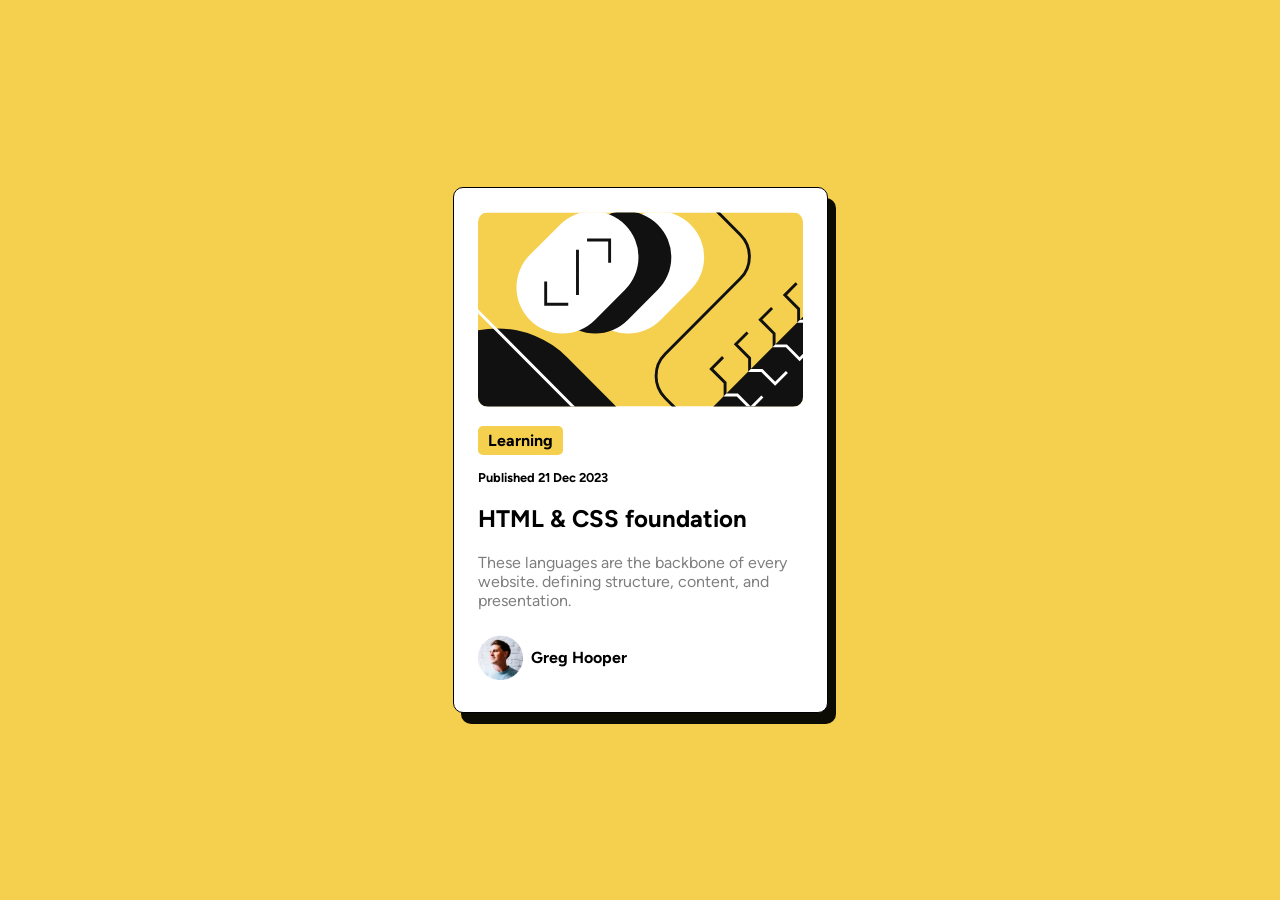
==== index.html @ 7ae62d40 "sortingFiles" ====
<!DOCTYPE html>
<html lang="en">
  <head>
    <meta charset="UTF-8" />
    <meta name="viewport" content="width=device-width, initial-scale=1.0" />
    <!-- displays site properly based on user's device -->

    <link
      rel="icon"
      type="image/png"
      sizes="32x32"
      href="./assets/images/favicon-32x32.png"
    />
    <link rel="stylesheet" href="./style/style.css" />
    <title>Frontend Mentor | Blog preview card</title>
  </head>
  <body>
    <main>
      <div class="container">
        <img
          class="container__main-img"
          src="./assets/images/illustration-article.svg"
          alt="illustration_img"
        />
        <span class="container__content-lable">Learning</span>
        <p class="publish-date">Published 21 Dec 2023</p>
        <h2 class="container__content-title">HTML & CSS foundation</h2>
        <p class="container__description">
          These languages are the backbone of every website. defining structure,
          content, and presentation.
        </p>
        <div class="avatar">
          <img
            src="./assets/images/image-avatar.webp"
            alt=""
            class="avatar-img"
          />
          <h4 class="avatar-name">Greg Hooper</h4>
        </div>
      </div>
    </main>
  </body>
</html>
---- style/style.css ----
*,
::after,
::before {
  box-sizing: border-box;
}
html {
  font-size: 100%;
} 
/* 16pxfont */
@font-face {
  font-family: 'figtree';
  src: url('../assets/fonts/Figtree-VariableFont_wght.ttf');
}
body {
  background-color: #f5d04e;
  font-family: 'figtree', sans-serif;
  display: flex;
  height: 100vh;
  margin: 0;
}
main {
  width: 85%;
  max-width: 375px;
  min-width: 258.5px;
  margin: auto;
}

.container {
  background-color: white;
  padding: 1.5rem;
  border-radius: 10px;
  border: 1px solid black;
  box-shadow: 8px 11px 0px 0px rgba(0, 0, 0, 0.95);
  -webkit-box-shadow: 8px 11px 0px 0px rgba(0, 0, 0, 0.95);
  -moz-box-shadow: 8px 11px 0px 0px rgba(0, 0, 0, 0.95);
}

.container__main-img {
  width: 100%;
  margin-bottom: 20px;
  border-radius: 10px;
}

.container__content-lable {
  background-color: #f5d04e;
  padding: 5px 10px;
  font-weight: bolder;
  color: black;
  border-radius: 5px;
}

p.publish-date {
  font-size: 0.8em;
  font-weight: bold;
  margin-top: 20px;
}
.container__description {
  opacity: 0.5;
}
.avatar {
  display: flex;

  gap: 0.5em;
  justify-content: flex-start;
  align-items: center;
}

.avatar-img {
  width: 45px;
  height: 45px;
}
.avatar-name {
  font-weight: bolder;
}
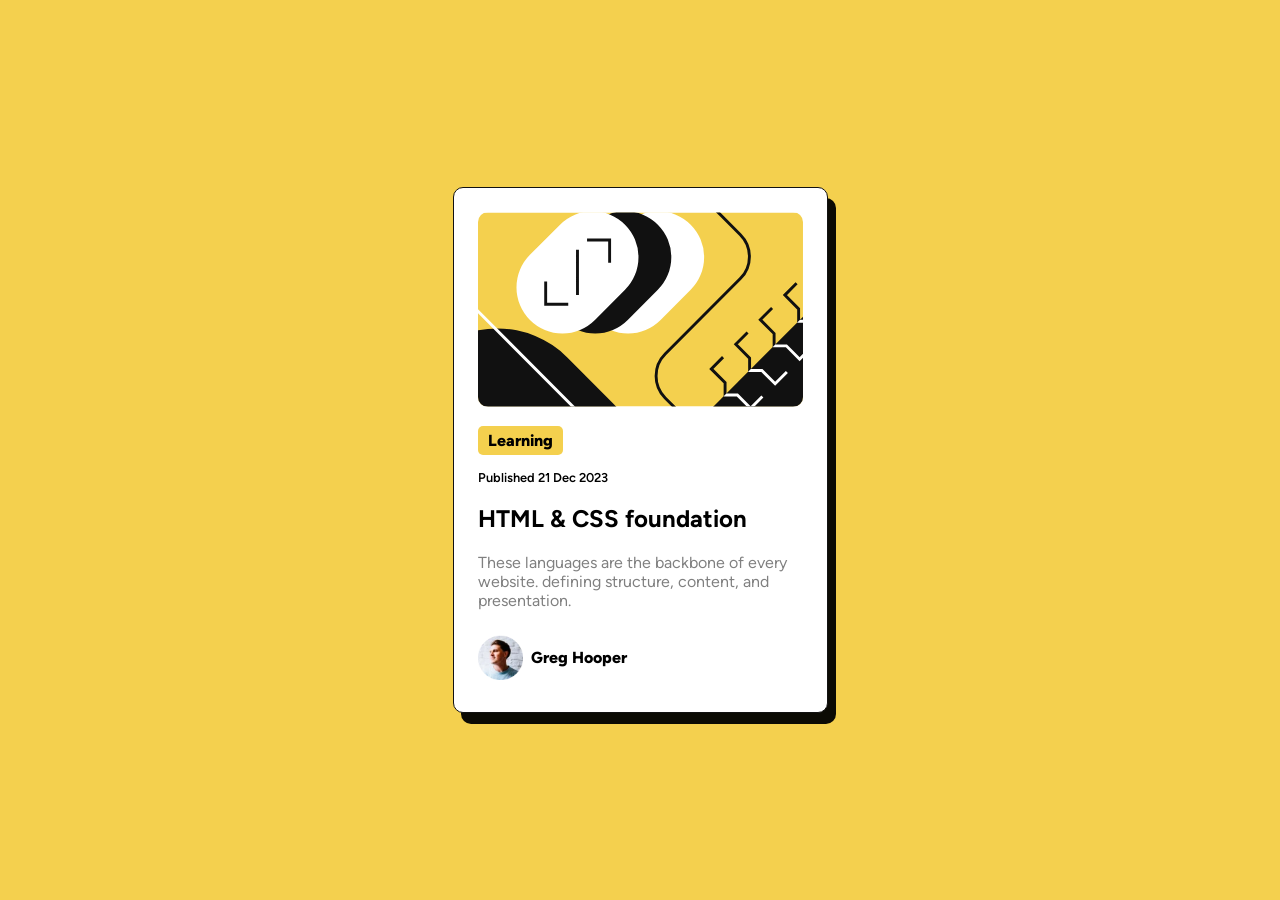
==== commit 4796aeda: "removing main tag" ====
--- a/index.html
+++ b/index.html
@@ -1,43 +1,31 @@
 <!DOCTYPE html>
 <html lang="en">
-  <head>
-    <meta charset="UTF-8" />
-    <meta name="viewport" content="width=device-width, initial-scale=1.0" />
-    <!-- displays site properly based on user's device -->
 
-    <link
-      rel="icon"
-      type="image/png"
-      sizes="32x32"
-      href="./assets/images/favicon-32x32.png"
-    />
-    <link rel="stylesheet" href="./style/style.css" />
-    <title>Frontend Mentor | Blog preview card</title>
-  </head>
-  <body>
-    <main>
-      <div class="container">
-        <img
-          class="container__main-img"
-          src="./assets/images/illustration-article.svg"
-          alt="illustration_img"
-        />
-        <span class="container__content-lable">Learning</span>
-        <p class="publish-date">Published 21 Dec 2023</p>
-        <h2 class="container__content-title">HTML & CSS foundation</h2>
-        <p class="container__description">
-          These languages are the backbone of every website. defining structure,
-          content, and presentation.
-        </p>
-        <div class="avatar">
-          <img
-            src="./assets/images/image-avatar.webp"
-            alt=""
-            class="avatar-img"
-          />
-          <h4 class="avatar-name">Greg Hooper</h4>
-        </div>
-      </div>
-    </main>
-  </body>
-</html>
+<head>
+  <meta charset="UTF-8" />
+  <meta name="viewport" content="width=device-width, initial-scale=1.0" />
+  <!-- displays site properly based on user's device -->
+
+  <link rel="icon" type="image/png" sizes="32x32" href="./assets/images/favicon-32x32.png" />
+  <link rel="stylesheet" href="./style/style.css" />
+  <title>Frontend Mentor | Blog preview card</title>
+</head>
+
+<body>
+  <div class="container">
+    <img class="container__main-img" src="./assets/images/illustration-article.svg" alt="illustration_img" />
+    <span class="container__content-lable">Learning</span>
+    <p class="publish-date">Published 21 Dec 2023</p>
+    <h2 class="container__content-title">HTML & CSS foundation</h2>
+    <p class="container__description">
+      These languages are the backbone of every website. defining structure,
+      content, and presentation.
+    </p>
+    <div class="avatar">
+      <img src="./assets/images/image-avatar.webp" alt="" class="avatar-img" />
+      <h4 class="avatar-name">Greg Hooper</h4>
+    </div>
+  </div>
+</body>
+
+</html>
--- a/style/style.css
+++ b/style/style.css
@@ -3,33 +3,34 @@
 ::before {
   box-sizing: border-box;
 }
+
 html {
   font-size: 100%;
-} 
+}
+
 /* 16pxfont */
 @font-face {
   font-family: 'figtree';
   src: url('../assets/fonts/Figtree-VariableFont_wght.ttf');
 }
+
 body {
-  background-color: #f5d04e;
+  background-color: hsl(47, 88%, 63%);
   font-family: 'figtree', sans-serif;
   display: flex;
   height: 100vh;
   margin: 0;
 }
-main {
+
+.container {
   width: 85%;
   max-width: 375px;
   min-width: 258.5px;
   margin: auto;
-}
-
-.container {
-  background-color: white;
+  background-color: hsl(0, 0%, 100%);
   padding: 1.5rem;
   border-radius: 10px;
-  border: 1px solid black;
+  border: 1px solid hsl(0, 0%, 7%);
   box-shadow: 8px 11px 0px 0px rgba(0, 0, 0, 0.95);
   -webkit-box-shadow: 8px 11px 0px 0px rgba(0, 0, 0, 0.95);
   -moz-box-shadow: 8px 11px 0px 0px rgba(0, 0, 0, 0.95);
@@ -42,24 +43,24 @@
 }
 
 .container__content-lable {
-  background-color: #f5d04e;
+  background-color: hsl(47, 88%, 63%);
   padding: 5px 10px;
-  font-weight: bolder;
-  color: black;
+  font-weight: 800;
   border-radius: 5px;
 }
 
 p.publish-date {
   font-size: 0.8em;
-  font-weight: bold;
+  font-weight: 600;
   margin-top: 20px;
 }
+
 .container__description {
-  opacity: 0.5;
+  color: hsl(0, 0%, 50%);
 }
+
 .avatar {
   display: flex;
-
   gap: 0.5em;
   justify-content: flex-start;
   align-items: center;
@@ -69,6 +70,7 @@
   width: 45px;
   height: 45px;
 }
+
 .avatar-name {
-  font-weight: bolder;
-}
+  font-weight: 800;
+}
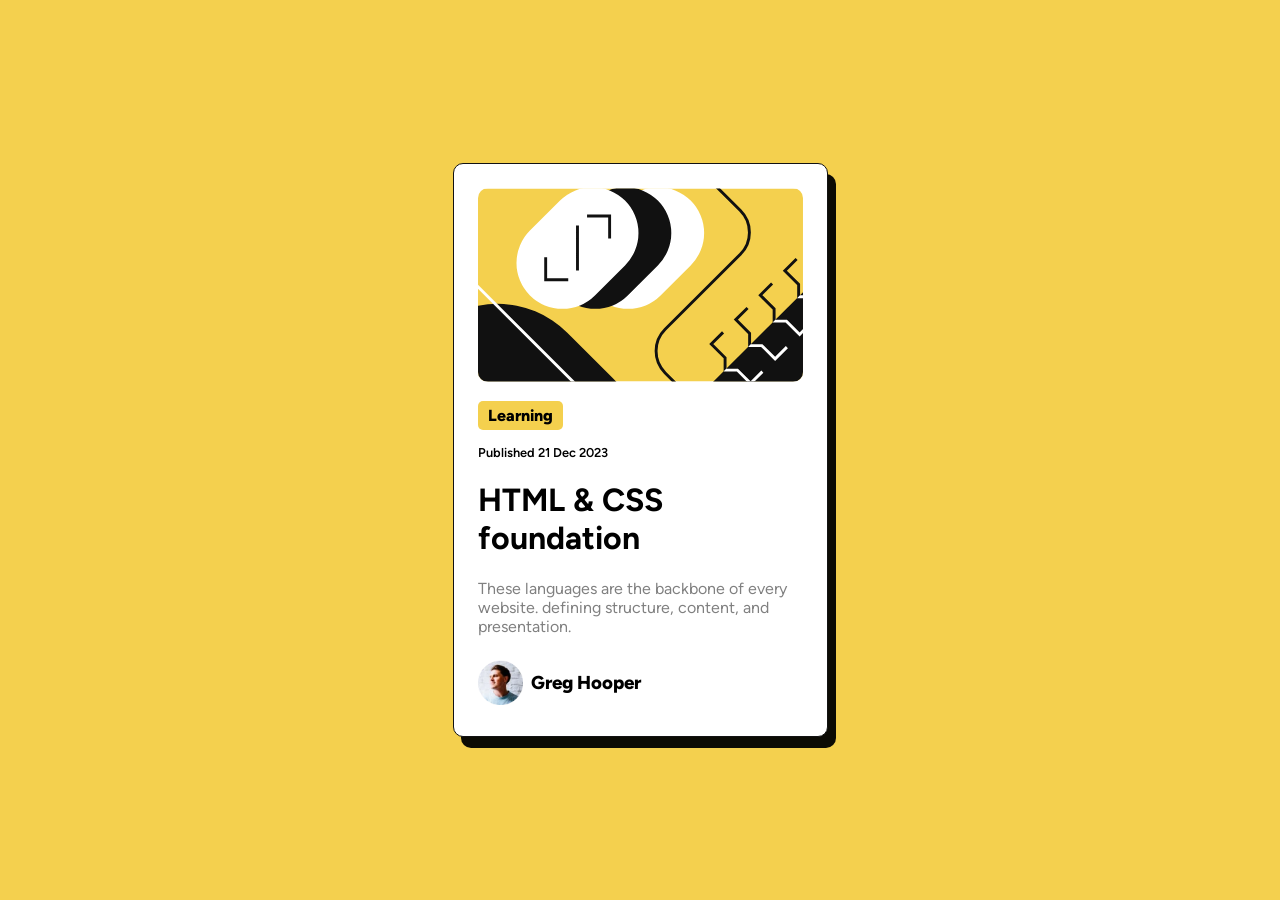
==== commit 09fee34d: "solving WARNING" ====
--- a/index.html
+++ b/index.html
@@ -12,20 +12,20 @@
 </head>
 
 <body>
-  <div class="container">
+  <main class="container">
     <img class="container__main-img" src="./assets/images/illustration-article.svg" alt="illustration_img" />
     <span class="container__content-lable">Learning</span>
     <p class="publish-date">Published 21 Dec 2023</p>
-    <h2 class="container__content-title">HTML & CSS foundation</h2>
+    <h1 class="container__content-title">HTML & CSS foundation</h1>
     <p class="container__description">
       These languages are the backbone of every website. defining structure,
       content, and presentation.
     </p>
     <div class="avatar">
       <img src="./assets/images/image-avatar.webp" alt="" class="avatar-img" />
-      <h4 class="avatar-name">Greg Hooper</h4>
+      <h3 class="avatar-name">Greg Hooper</h3>
     </div>
-  </div>
+  </main>
 </body>
 
 </html>
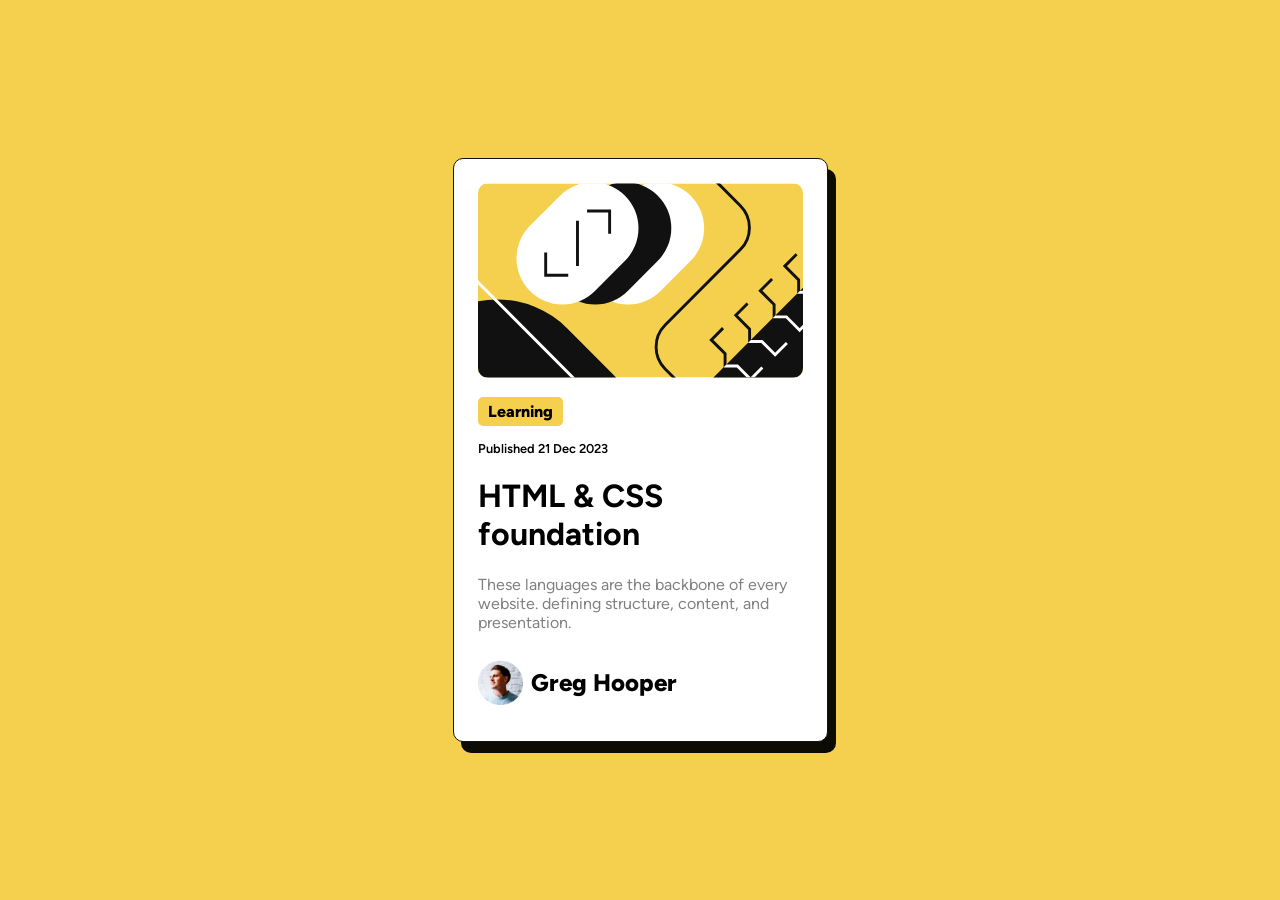
==== commit 9963ff56: "solving heading WARNING" ====
--- a/index.html
+++ b/index.html
@@ -23,7 +23,7 @@
     </p>
     <div class="avatar">
       <img src="./assets/images/image-avatar.webp" alt="" class="avatar-img" />
-      <h3 class="avatar-name">Greg Hooper</h3>
+      <h2 class="avatar-name">Greg Hooper</h2>
     </div>
   </main>
 </body>
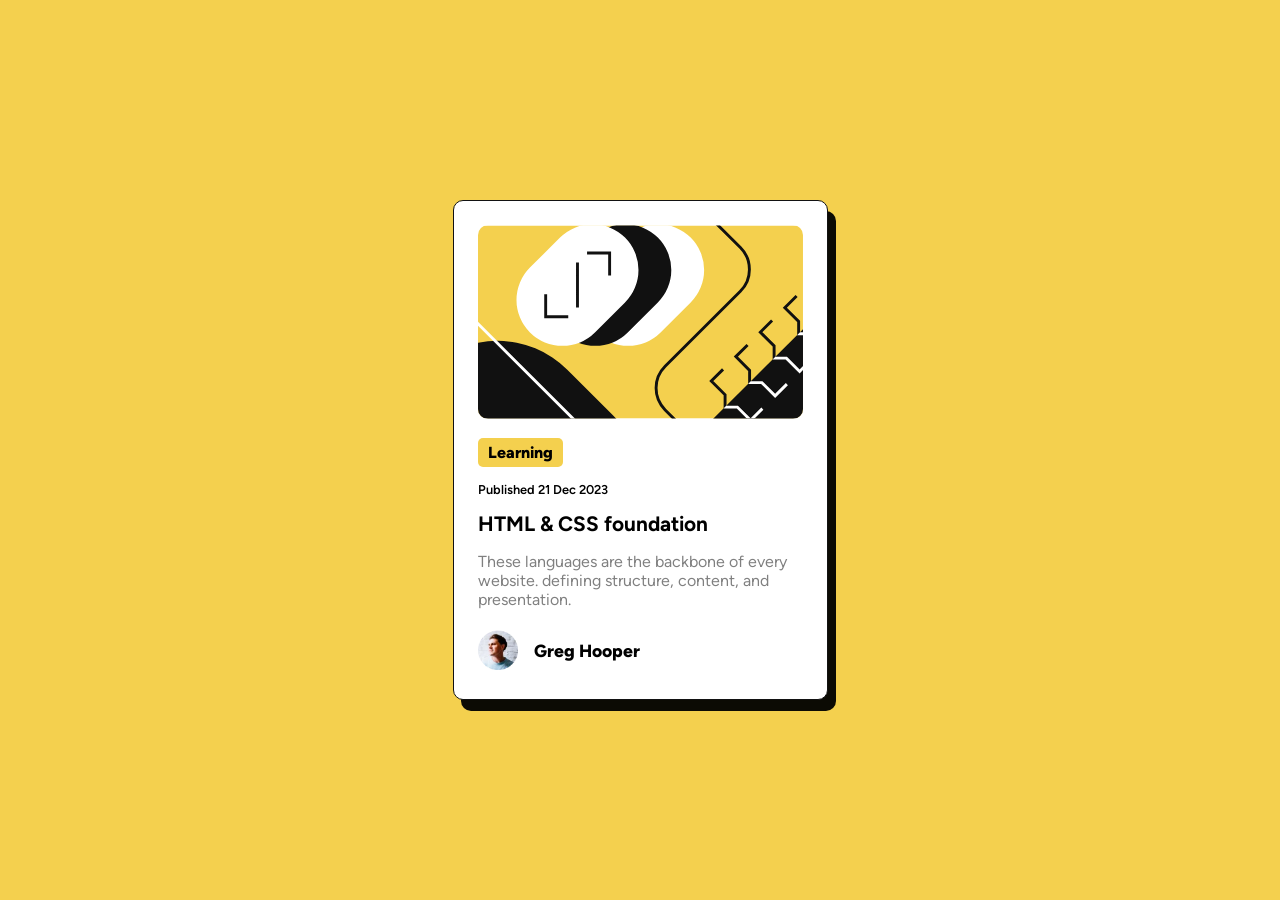
==== commit 3e854f6e: "Enhancing the style" ====
--- a/index.html
+++ b/index.html
@@ -22,7 +22,7 @@
       content, and presentation.
     </p>
     <div class="avatar">
-      <img src="./assets/images/image-avatar.webp" alt="" class="avatar-img" />
+      <img src="./assets/images/image-avatar.webp" alt="avatar-img" class="avatar-img" />
       <h2 class="avatar-name">Greg Hooper</h2>
     </div>
   </main>
--- a/style/style.css
+++ b/style/style.css
@@ -48,7 +48,9 @@
   font-weight: 800;
   border-radius: 5px;
 }
-
+.container__content-title{
+  font-size: 1.3em ;
+}
 p.publish-date {
   font-size: 0.8em;
   font-weight: 600;
@@ -61,16 +63,17 @@
 
 .avatar {
   display: flex;
-  gap: 0.5em;
+  gap:1rem;
   justify-content: flex-start;
   align-items: center;
 }
 
 .avatar-img {
-  width: 45px;
-  height: 45px;
+  width: 40px;
+  height: 40px;
 }
 
 .avatar-name {
   font-weight: 800;
-}+  font-size: 1.1em;
+}
